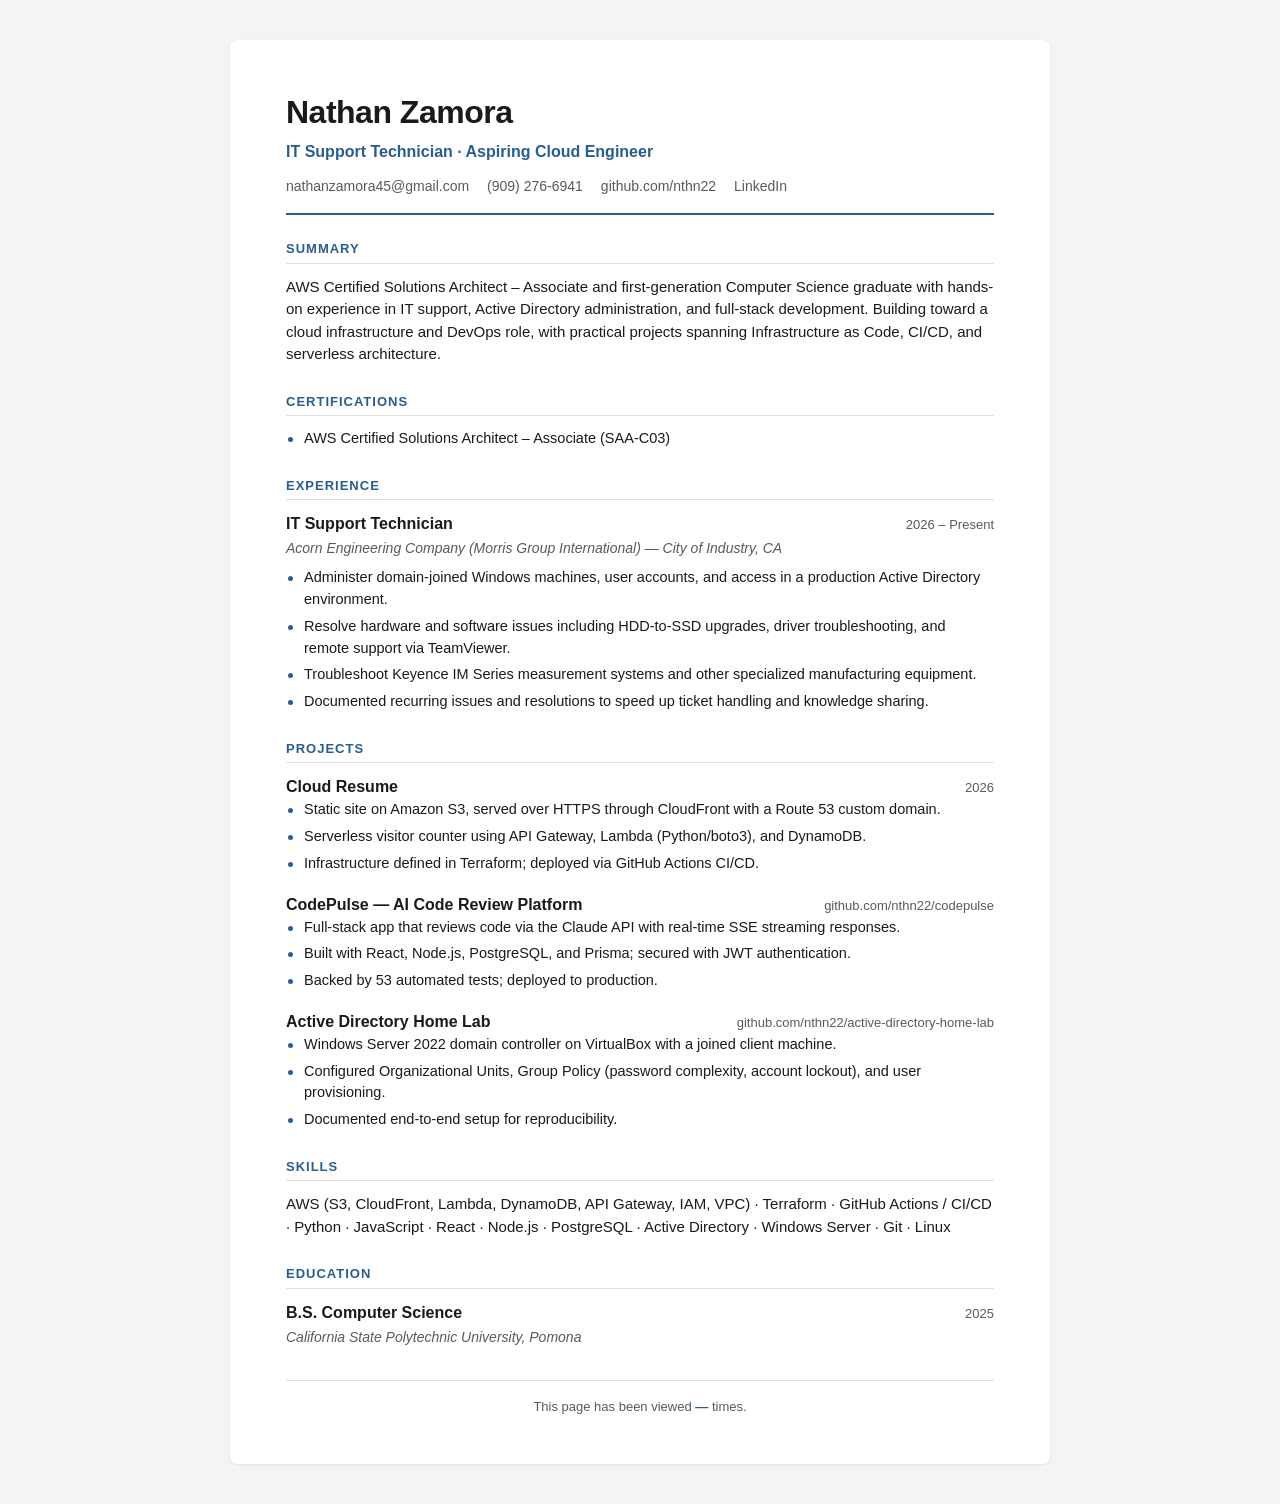
==== frontend/index.html @ 1c3a2b89 "reorganize files and add gitignore file" ====
<!DOCTYPE html>
<html lang="en">
<head>
  <meta charset="UTF-8" />
  <meta name="viewport" content="width=device-width, initial-scale=1.0" />
  <title>Nathan Zamora — Resume</title>
  <link rel="stylesheet" href="styles.css" />
</head>
<body>
  <main class="resume">

    <!-- HEADER -->
    <header class="header">
      <h1>Nathan Zamora</h1>
      <p class="title">IT Support Technician &middot; Aspiring Cloud Engineer</p>
      <ul class="contact">
        <li><a href="mailto:nathanzamora45@gmail.com">nathanzamora45@gmail.com</a></li>
        <li>(909) 276-6941</li>
        <li><a href="https://github.com/nthn22" target="_blank" rel="noopener">github.com/nthn22</a></li>
        <li><a href="https://linkedin.com/in/nathan-zamora-833b711b4" target="_blank" rel="noopener">LinkedIn</a></li>
      </ul>
    </header>

    <!-- SUMMARY -->
    <section class="section">
      <h2>Summary</h2>
      <p>
        AWS Certified Solutions Architect – Associate and first-generation Computer Science
        graduate with hands-on experience in IT support, Active Directory administration, and
        full-stack development. Building toward a cloud infrastructure and DevOps role, with
        practical projects spanning Infrastructure as Code, CI/CD, and serverless architecture.
      </p>
    </section>

    <!-- CERTIFICATIONS -->
    <section class="section">
      <h2>Certifications</h2>
      <ul class="list">
        <li>AWS Certified Solutions Architect – Associate (SAA-C03)</li>
      </ul>
    </section>

    <!-- EXPERIENCE -->
    <section class="section">
      <h2>Experience</h2>

      <div class="entry">
        <div class="entry-head">
          <span class="role">IT Support Technician</span>
          <span class="date">2026 – Present</span>
        </div>
        <div class="entry-sub">Acorn Engineering Company (Morris Group International) — City of Industry, CA</div>
        <ul class="list">
          <li>Administer domain-joined Windows machines, user accounts, and access in a production Active Directory environment.</li>
          <li>Resolve hardware and software issues including HDD-to-SSD upgrades, driver troubleshooting, and remote support via TeamViewer.</li>
          <li>Troubleshoot Keyence IM Series measurement systems and other specialized manufacturing equipment.</li>
          <li>Documented recurring issues and resolutions to speed up ticket handling and knowledge sharing.</li>
        </ul>
      </div>
    </section>

    <!-- PROJECTS -->
    <section class="section">
      <h2>Projects</h2>

      <div class="entry">
        <div class="entry-head">
          <span class="role">Cloud Resume </span>
          <span class="date">2026</span>
        </div>
        <ul class="list">
          <li>Static site on Amazon S3, served over HTTPS through CloudFront with a Route 53 custom domain.</li>
          <li>Serverless visitor counter using API Gateway, Lambda (Python/boto3), and DynamoDB.</li>
          <li>Infrastructure defined in Terraform; deployed via GitHub Actions CI/CD.</li>
        </ul>
      </div>

      <div class="entry">
        <div class="entry-head">
          <span class="role">CodePulse — AI Code Review Platform</span>
          <span class="date">github.com/nthn22/codepulse</span>
        </div>
        <ul class="list">
          <li>Full-stack app that reviews code via the Claude API with real-time SSE streaming responses.</li>
          <li>Built with React, Node.js, PostgreSQL, and Prisma; secured with JWT authentication.</li>
          <li>Backed by 53 automated tests; deployed to production.</li>
        </ul>
      </div>

      <div class="entry">
        <div class="entry-head">
          <span class="role">Active Directory Home Lab</span>
          <span class="date">github.com/nthn22/active-directory-home-lab</span>
        </div>
        <ul class="list">
          <li>Windows Server 2022 domain controller on VirtualBox with a joined client machine.</li>
          <li>Configured Organizational Units, Group Policy (password complexity, account lockout), and user provisioning.</li>
          <li>Documented end-to-end setup for reproducibility.</li>
        </ul>
      </div>

    </section>

    <!-- SKILLS -->
    <section class="section">
      <h2>Skills</h2>
      <p class="skills">
        AWS (S3, CloudFront, Lambda, DynamoDB, API Gateway, IAM, VPC) &middot; Terraform &middot;
        GitHub Actions / CI/CD &middot; Python &middot; JavaScript &middot; React &middot; Node.js &middot;
        PostgreSQL &middot; Active Directory &middot; Windows Server &middot; Git &middot; Linux
      </p>
    </section>

    <!-- EDUCATION -->
    <section class="section">
      <h2>Education</h2>
      <div class="entry">
        <div class="entry-head">
          <span class="role">B.S. Computer Science</span>
          <span class="date">2025</span>
        </div>
        <div class="entry-sub">California State Polytechnic University, Pomona</div>
      </div>
    </section>

    <!-- VISITOR COUNTER (Phase 2 hooks in here) -->
    <footer class="footer">
      <p>This page has been viewed <span id="visitor-count">—</span> times.</p>
    </footer>

  </main>

  <!-- Phase 2: this script will call your API Gateway endpoint -->
  <script src="counter.js"></script>
</body>
</html>
---- frontend/styles.css ----
/* ---- Design tokens: tweak these to make it yours ---- */
:root {
  --ink: #1a1a1a;
  --muted: #5a5a5a;
  --accent: #2a5d8f;      /* swap for your own color */
  --line: #e2e2e2;
  --bg: #ffffff;
  --max-width: 820px;
  --font: -apple-system, BlinkMacSystemFont, "Segoe UI", Roboto, Helvetica, Arial, sans-serif;
}

/* ---- Base ---- */
* { box-sizing: border-box; margin: 0; padding: 0; }

body {
  font-family: var(--font);
  color: var(--ink);
  background: #f4f4f5;
  line-height: 1.5;
  padding: 40px 16px;
}

.resume {
  max-width: var(--max-width);
  margin: 0 auto;
  background: var(--bg);
  padding: 48px 56px;
  border-radius: 8px;
  box-shadow: 0 1px 3px rgba(0,0,0,0.08);
}

/* ---- Header ---- */
.header { border-bottom: 2px solid var(--accent); padding-bottom: 16px; margin-bottom: 24px; }
.header h1 { font-size: 32px; letter-spacing: -0.5px; }
.title { color: var(--accent); font-weight: 600; margin: 4px 0 12px; }

.contact {
  list-style: none;
  display: flex;
  flex-wrap: wrap;
  gap: 6px 18px;
  font-size: 14px;
  color: var(--muted);
}
.contact a { color: var(--muted); text-decoration: none; }
.contact a:hover { color: var(--accent); text-decoration: underline; }

/* ---- Sections ---- */
.section { margin-bottom: 26px; }
.section h2 {
  font-size: 13px;
  text-transform: uppercase;
  letter-spacing: 1px;
  color: var(--accent);
  border-bottom: 1px solid var(--line);
  padding-bottom: 4px;
  margin-bottom: 12px;
}
.section p { font-size: 15px; }

/* ---- Entries (jobs, projects, education) ---- */
.entry { margin-bottom: 18px; }
.entry:last-child { margin-bottom: 0; }

.entry-head {
  display: flex;
  justify-content: space-between;
  align-items: baseline;
  flex-wrap: wrap;
  gap: 4px;
}
.role { font-weight: 700; font-size: 16px; }
.date { font-size: 13px; color: var(--muted); }
.entry-sub { font-size: 14px; color: var(--muted); margin: 2px 0 8px; font-style: italic; }

/* ---- Lists ---- */
.list { list-style: none; }
.list li {
  font-size: 14.5px;
  padding-left: 18px;
  position: relative;
  margin-bottom: 5px;
}
.list li::before {
  content: "";
  position: absolute;
  left: 2px;
  top: 9px;
  width: 5px;
  height: 5px;
  border-radius: 50%;
  background: var(--accent);
}

.skills { font-size: 14.5px; color: var(--ink); }

/* ---- Footer / visitor counter ---- */
.footer {
  margin-top: 32px;
  padding-top: 16px;
  border-top: 1px solid var(--line);
  font-size: 13px;
  color: var(--muted);
  text-align: center;
}
#visitor-count { font-weight: 700; color: var(--accent); }

/* ---- Print / mobile ---- */
@media (max-width: 600px) {
  .resume { padding: 32px 24px; }
  .header h1 { font-size: 26px; }
}
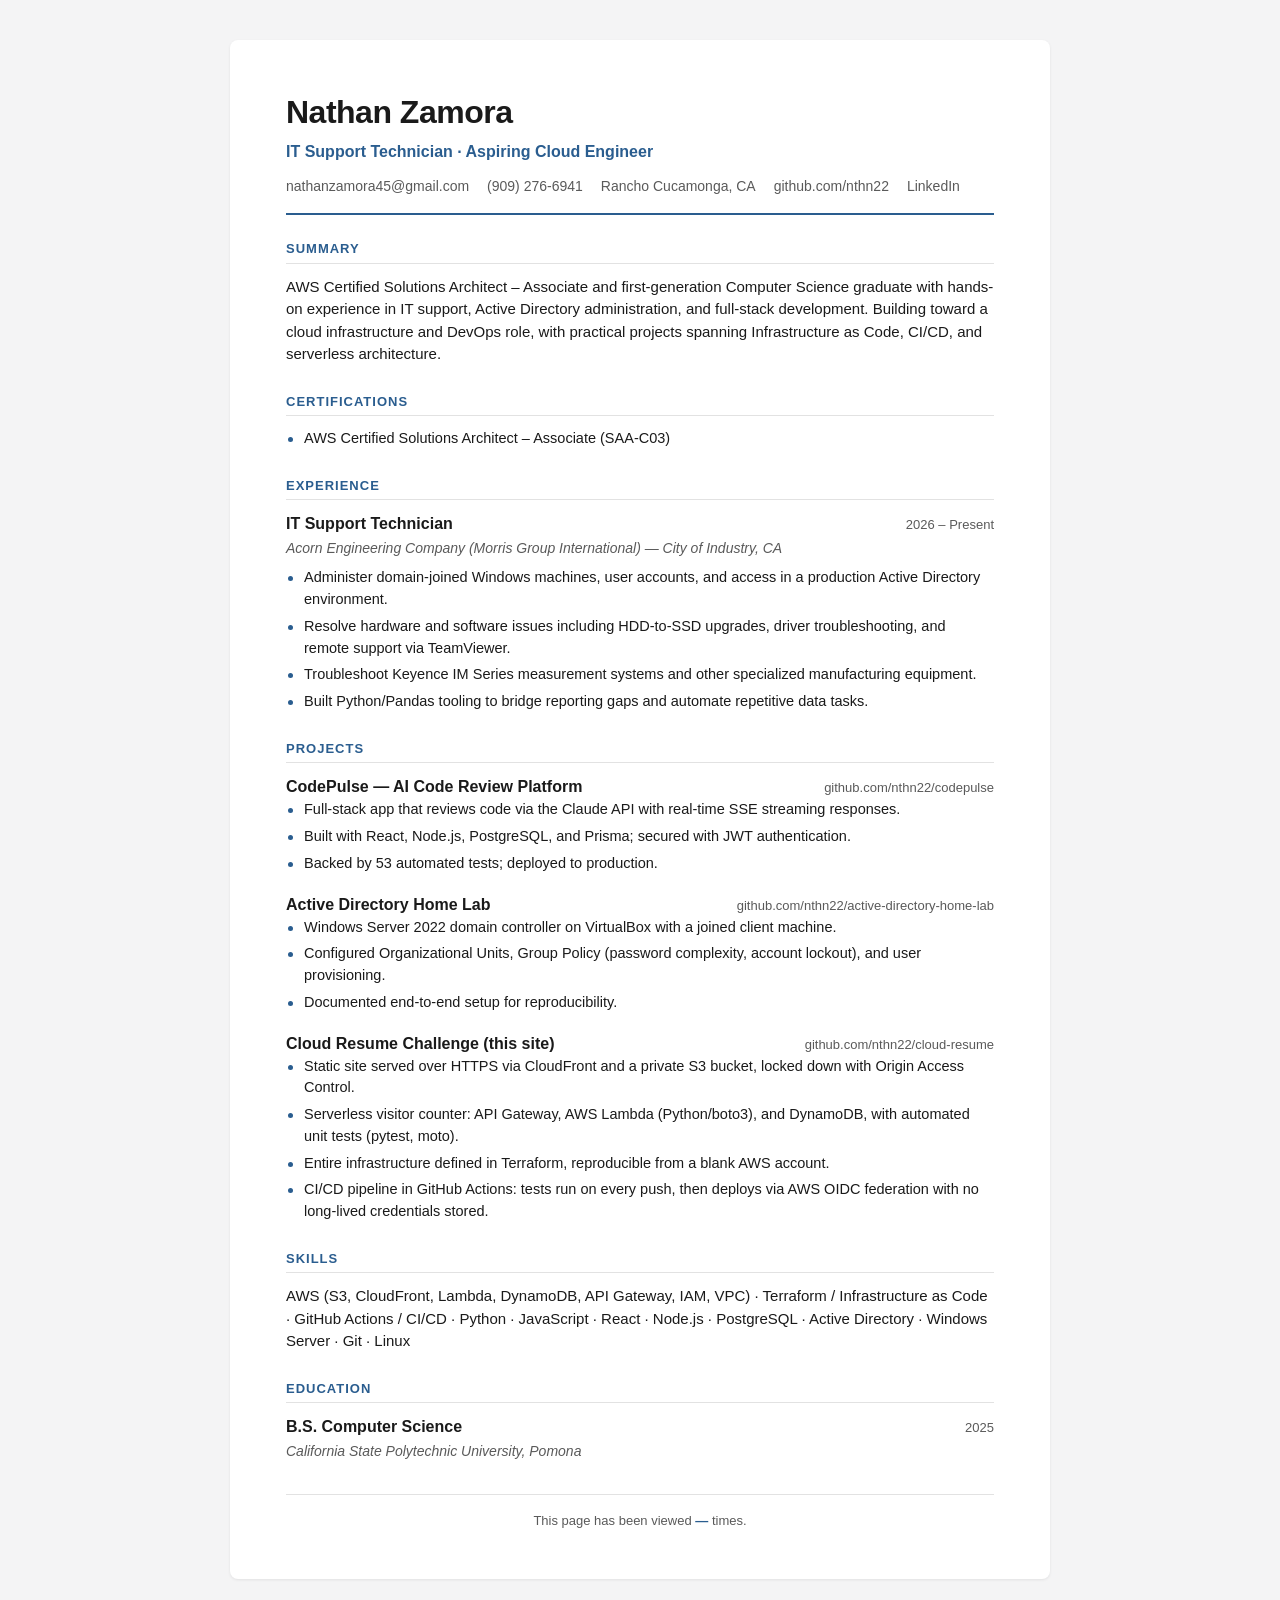
==== commit 1532ec7a: "update resume" ====
--- a/frontend/index.html
+++ b/frontend/index.html
@@ -16,6 +16,7 @@
       <ul class="contact">
         <li><a href="mailto:nathanzamora45@gmail.com">nathanzamora45@gmail.com</a></li>
         <li>(909) 276-6941</li>
+        <li>Rancho Cucamonga, CA</li>
         <li><a href="https://github.com/nthn22" target="_blank" rel="noopener">github.com/nthn22</a></li>
         <li><a href="https://linkedin.com/in/nathan-zamora-833b711b4" target="_blank" rel="noopener">LinkedIn</a></li>
       </ul>
@@ -54,7 +55,7 @@
           <li>Administer domain-joined Windows machines, user accounts, and access in a production Active Directory environment.</li>
           <li>Resolve hardware and software issues including HDD-to-SSD upgrades, driver troubleshooting, and remote support via TeamViewer.</li>
           <li>Troubleshoot Keyence IM Series measurement systems and other specialized manufacturing equipment.</li>
-          <li>Documented recurring issues and resolutions to speed up ticket handling and knowledge sharing.</li>
+          <li>Built Python/Pandas tooling to bridge reporting gaps and automate repetitive data tasks.</li>
         </ul>
       </div>
     </section>
@@ -62,18 +63,6 @@
     <!-- PROJECTS -->
     <section class="section">
       <h2>Projects</h2>
-
-      <div class="entry">
-        <div class="entry-head">
-          <span class="role">Cloud Resume </span>
-          <span class="date">2026</span>
-        </div>
-        <ul class="list">
-          <li>Static site on Amazon S3, served over HTTPS through CloudFront with a Route 53 custom domain.</li>
-          <li>Serverless visitor counter using API Gateway, Lambda (Python/boto3), and DynamoDB.</li>
-          <li>Infrastructure defined in Terraform; deployed via GitHub Actions CI/CD.</li>
-        </ul>
-      </div>
 
       <div class="entry">
         <div class="entry-head">
@@ -99,13 +88,25 @@
         </ul>
       </div>
 
+      <div class="entry">
+        <div class="entry-head">
+          <span class="role">Cloud Resume Challenge (this site)</span>
+          <span class="date">github.com/nthn22/cloud-resume</span>
+        </div>
+        <ul class="list">
+          <li>Static site served over HTTPS via CloudFront and a private S3 bucket, locked down with Origin Access Control.</li>
+          <li>Serverless visitor counter: API Gateway, AWS Lambda (Python/boto3), and DynamoDB, with automated unit tests (pytest, moto).</li>
+          <li>Entire infrastructure defined in Terraform, reproducible from a blank AWS account.</li>
+          <li>CI/CD pipeline in GitHub Actions: tests run on every push, then deploys via AWS OIDC federation with no long-lived credentials stored.</li>
+        </ul>
+      </div>
     </section>
 
     <!-- SKILLS -->
     <section class="section">
       <h2>Skills</h2>
       <p class="skills">
-        AWS (S3, CloudFront, Lambda, DynamoDB, API Gateway, IAM, VPC) &middot; Terraform &middot;
+        AWS (S3, CloudFront, Lambda, DynamoDB, API Gateway, IAM, VPC) &middot; Terraform / Infrastructure as Code &middot;
         GitHub Actions / CI/CD &middot; Python &middot; JavaScript &middot; React &middot; Node.js &middot;
         PostgreSQL &middot; Active Directory &middot; Windows Server &middot; Git &middot; Linux
       </p>
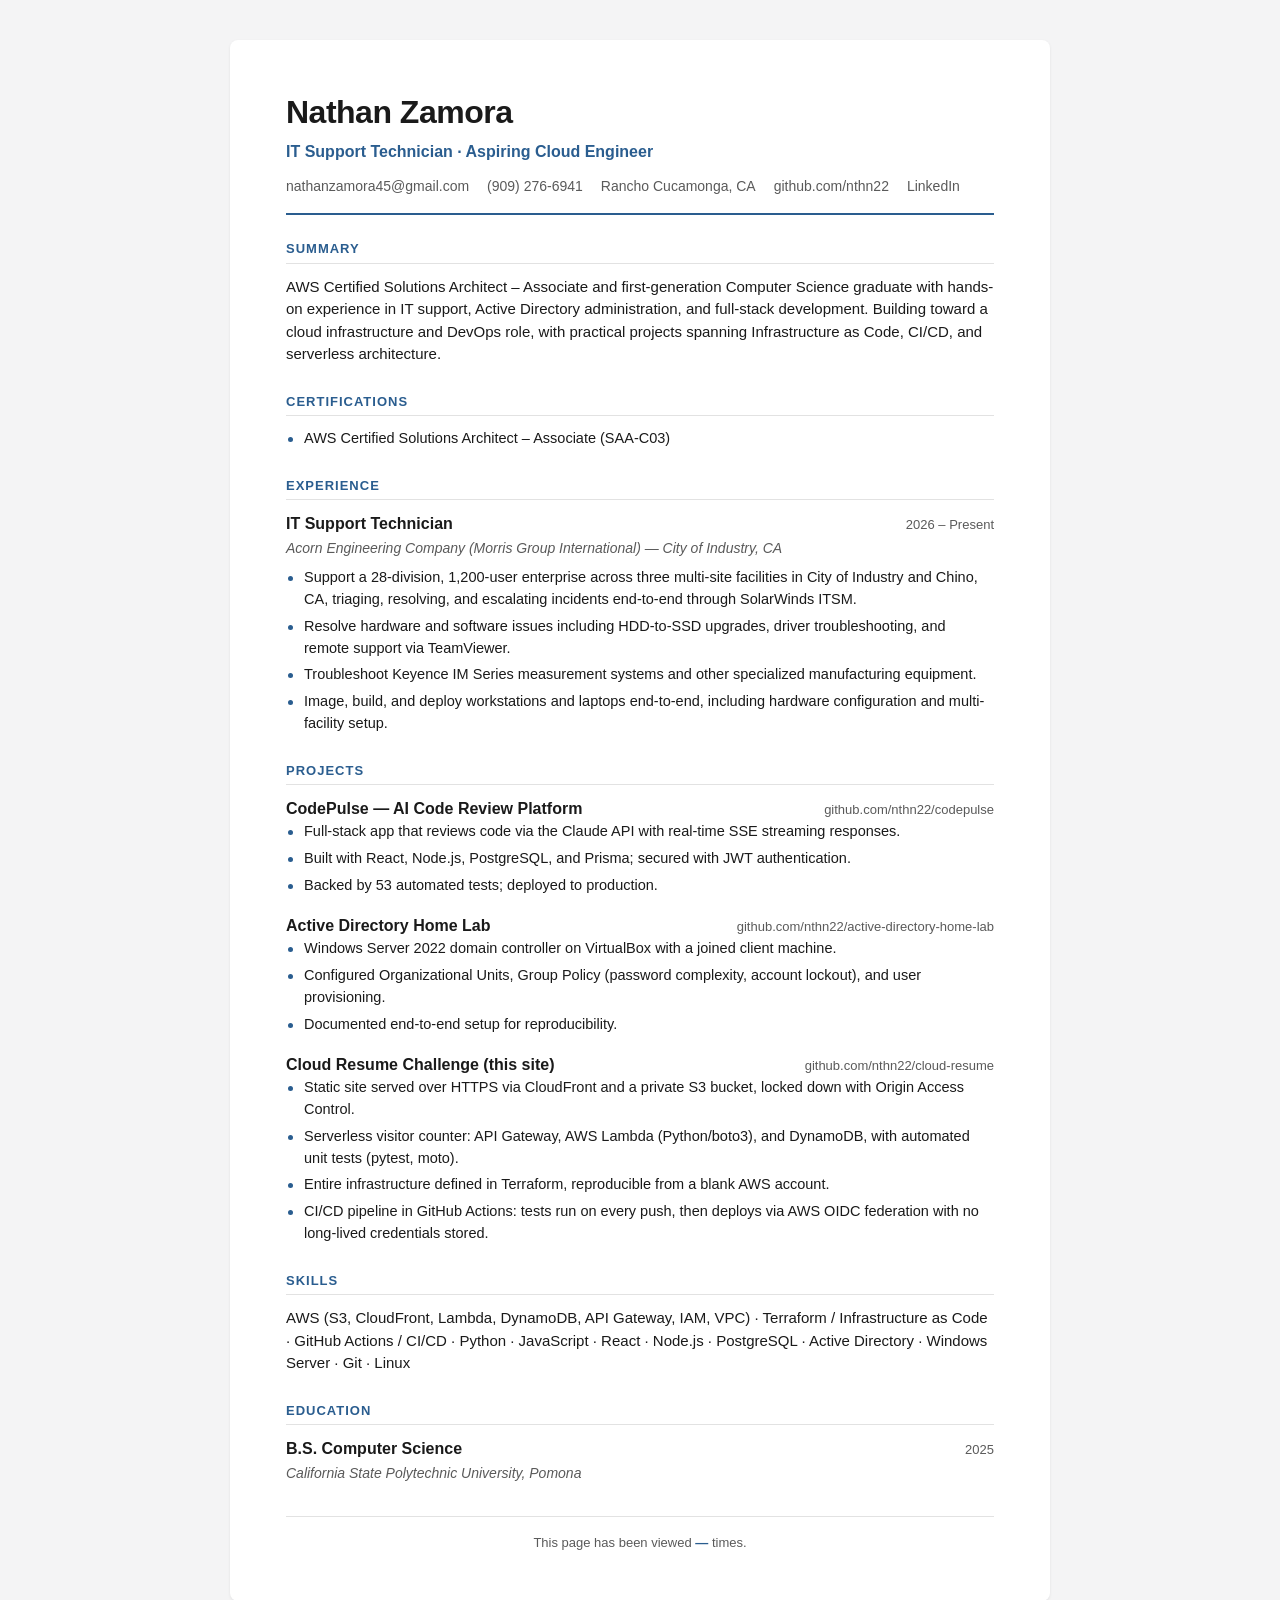
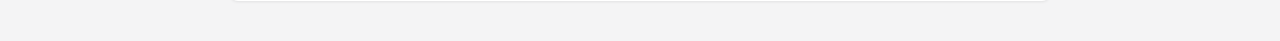
==== commit be4dc782: "adjust resume" ====
--- a/frontend/index.html
+++ b/frontend/index.html
@@ -52,10 +52,11 @@
         </div>
         <div class="entry-sub">Acorn Engineering Company (Morris Group International) — City of Industry, CA</div>
         <ul class="list">
-          <li>Administer domain-joined Windows machines, user accounts, and access in a production Active Directory environment.</li>
+          <li>Support a 28-division, 1,200-user enterprise across three multi-site facilities in City of Industry and Chino, CA, triaging, resolving,
+          and escalating incidents end-to-end through SolarWinds ITSM.</li>
           <li>Resolve hardware and software issues including HDD-to-SSD upgrades, driver troubleshooting, and remote support via TeamViewer.</li>
           <li>Troubleshoot Keyence IM Series measurement systems and other specialized manufacturing equipment.</li>
-          <li>Built Python/Pandas tooling to bridge reporting gaps and automate repetitive data tasks.</li>
+          <li> Image, build, and deploy workstations and laptops end-to-end, including hardware configuration and multi-facility setup.</li>
         </ul>
       </div>
     </section>
